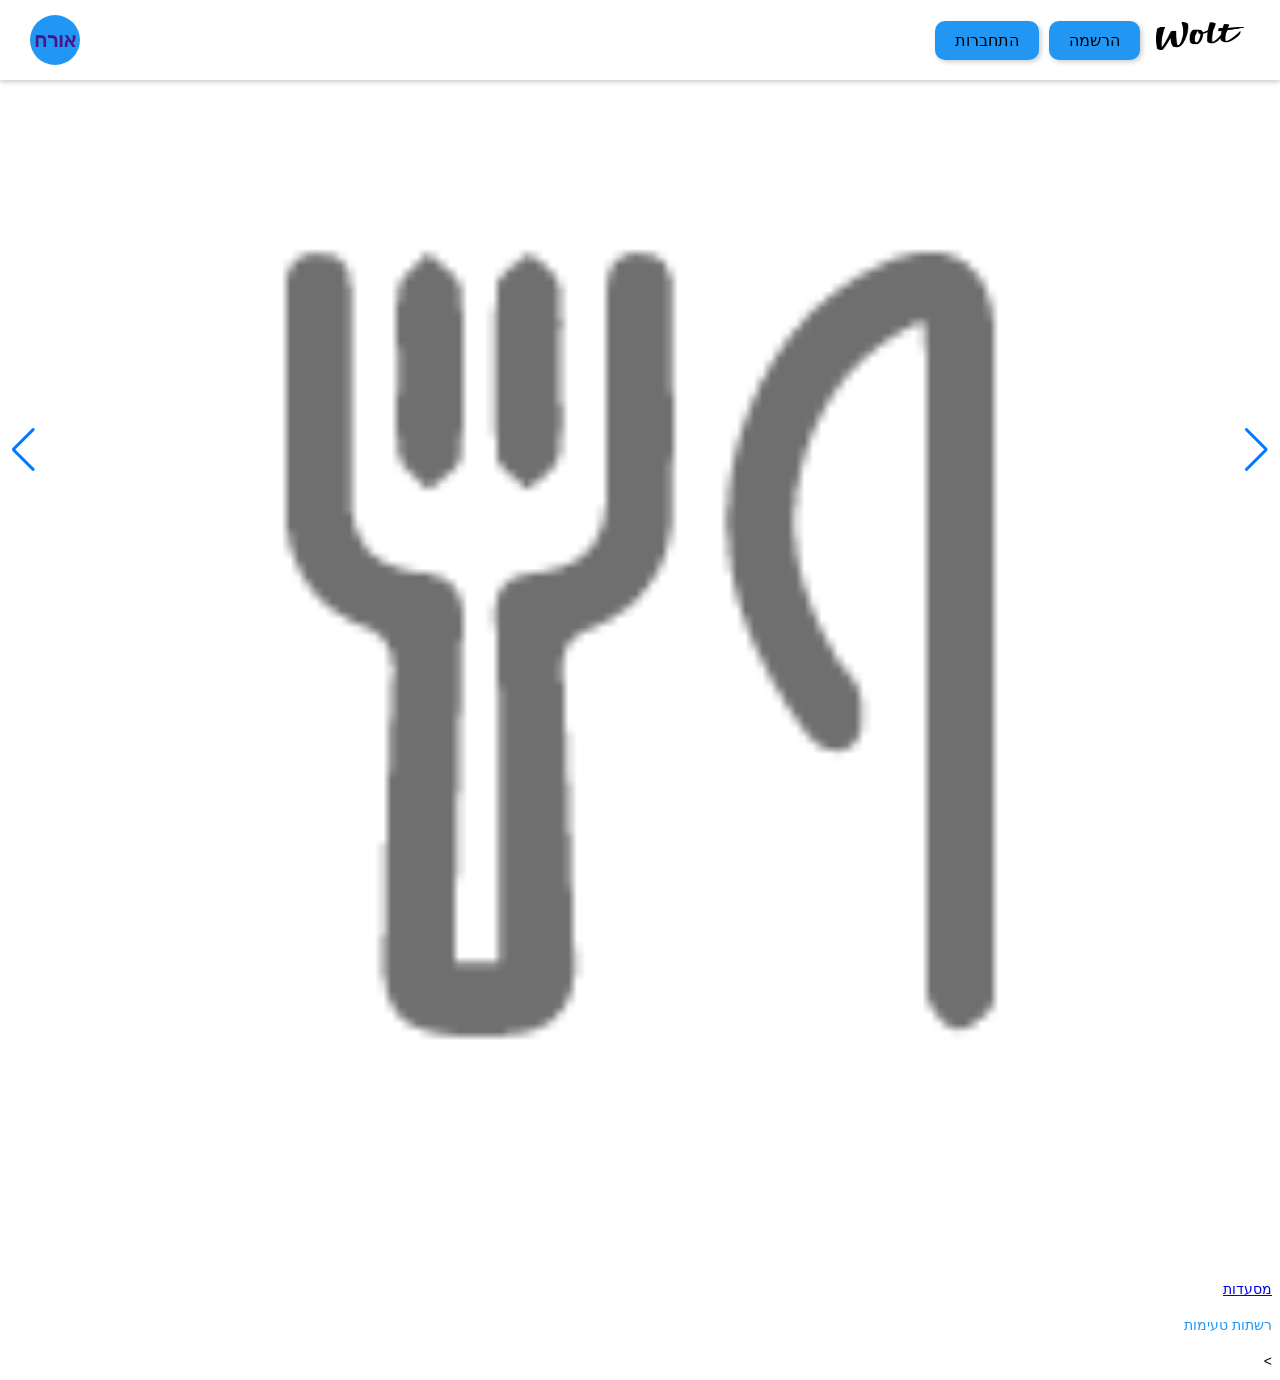
==== HTML/index.html @ b7ee07b4 "Upload project files, images, and audio" ====
<!DOCTYPE html>
 <!DOCTYPE html>
<html lang="en">
<head>
   <meta charset="UTF-8">
   <meta name="viewport" content="width=device-width, initial-scale=1.0">
   <title>wolt</title>
   <link rel="icon" type="image/png" href="../pics/הורדה-removebg-preview.png">
   <link rel="stylesheet" href="https://cdn.jsdelivr.net/npm/swiper/swiper-bundle.min.css"/>
   <link rel="stylesheet" href="../css/index.css">
   <link rel="stylesheet" href="../CSS/header.css">
   <link rel="icon" type="image/png" href="../תמונות/הורדה-removebg-preview.png">
</head>
   <body onload="welcomeTo()">
   <div class="header">
   <div class="nav-buttons">
       <a href="./index.html"><button  id="logo"><img src="../תמונות/image (28).png" ></button></a>
       <a href="./signUp.html"><button id="signUp">הרשמה</button></a>
       <a href="./signIn.html"><button id="signIn">התחברות</button></a>
   </div>
   <div id="salName">
     <h1 id="namee"></h1>
     <div class="shopping-cart"></div>
  </div>
   </div>
   
   <div class="center-container">
    <a href="../html/restaurants.html" class="restaurant-button">
      <img src="../תמונות/fork-icons-.png" alt="מסעדות">
      <span>מסעדות</span>
    </a>
  </div>

   <!-- <div class="slider-container" id="slider"></div> -->

 <p>רשתות טעימות</p>
 <div class="slide-container">
  <div class="slide-track"></div>
</div>

  <div class="swiper-container">
    <div class="swiper-wrapper">
      <div class="swiper-slide"></div>
      <div class="swiper-slide"></div>
      <div class="swiper-slide"></div>
      <div class="swiper-slide"></div>
      <div class="swiper-slide"></div>
      <div class="swiper-slide"></div>
      <div class="swiper-slide"></div>
      <div class="swiper-slide"></div>
      <div class="swiper-slide"></div>
      <div class="swiper-slide"></div>
      <div class="swiper-slide"></div>
    </div>
    <div class="swiper-button-next"></div>
    <div class="swiper-button-prev"></div>>
  </div>
<footer></footer>
 

  <script src="https://cdn.jsdelivr.net/npm/swiper/swiper-bundle.min.js"></script>
<script src="../js/index.js"></script>
   <script src="../JS/header.js"></script>
</body>
</html>
---- CSS/header.css ----
body {
    font-family: 'Segoe UI', Tahoma, Geneva, Verdana, sans-serif;
    direction: rtl;

  }
  
  /* כותרת עליונה */
  
  .header {
    position: fixed; /* גורם להישאר למעלה */
    top: 0;
    height: 80px;
    left: 0;
    width: 100%;
    z-index: 1000; /* מוודא שהיא מעל שאר האלמנטים */
    display: flex;
    justify-content: space-between;
    align-items: center;
    padding: 15px 30px;
    background-color: rgba(255, 255, 255, 0.2); /* שקוף לבן */
    backdrop-filter: blur(10px); /* אפקט טשטוש */
    box-shadow: 0 2px 5px rgba(0,0,0,0.2); /* צל קל */
  }
  .site-title {
  text-align: center;
}
  
  /* צד שמאל - כפתורים */
  .nav-buttons {
    display: flex;
    gap: 10px;
    
  }
  
  /* שם המשתמש - ימין */
  #namee {
    font-weight: bold;
    color: #4a148c;
    font-size: 20px;
  }
  
  /* כפתורים עיצוב */
  #signUp, #signIn {
  font-family: 'Varela Round', sans-serif;

  color: rgb(0, 0, 0);
  background-color: #2196f3; 
  border: none;
  border-radius: 10px;
  padding: 10px 20px;
  font-size: 16px;
  cursor: pointer;
  box-shadow: 2px 2px 5px #00000033;
  transition: transform 0.2s, background-color 0.3s;
}

#signUp:hover, #signIn:hover {
  transform: scale(1.05);
  background-color: #2586e8; 
}
  h1 {
    margin: 0;
    padding: 0;
    background-color: #2196f3;
    color: white;
    border-radius: 50%;
    height: 50px;
    width: 50px;
     display: flex;
  align-items: center;
  justify-content: center;

  }
  #tytle{
    height: 100px;
    margin-top: 50px;
  }
 

#tytle1 {
  height: 80px;
  margin-top: 60px;
  margin-bottom: -65px; /* מעלה את התמונה מעל מה שמתחתיה */
}

  #logo{
   height: 30px;
   width: 100px;
   border: none;
  background: none;
  border-color: white;
  }
  a img{
   height: 100%;
   width: 100%;
  }
  p{
   color: #2196f3
  }
  #salName{
    display: flex;
    align-items: center;
    justify-content: center;
    flex-direction: row-reverse;
  }
  #salName img{
 width: 50px;
 height: 50px;
 margin-left: 10px;

  }



  /* העגלה */

*, *:before, *:after {
  box-sizing: border-box;
} 

body {
  font: 14px/22px "Ubuntu", Arial, sans-serif;
  background: white;
} 

.lighter-text {
  color: #ABB0BE  ;
}

.main-color-text {
  color: #00c0cb  ;
}


.badge {
  background-color: red;
  border-radius: 10px;
  color: white;
  display: inline-block;
  font-size: 12px;
  line-height: 1;
  padding: 3px 7px;
  text-align: center;
  vertical-align: middle;
  white-space: nowrap;
}
.shopping-cart {
  background: white;
  width: 320px;
  position: absolute;
  top: 30px;
  left: -10px; /* שונה מ-right */
  border-radius: 3px;
  padding: 20px;
  overflow: hidden;
  box-shadow: 0 2px 5px 0 rgba(0,0,0,.26)!important;
  transition: all .2s ease;
  opacity: 0;
  transform-origin: left top 0; /* שונה מ-right */
  transform: scale(0);
  z-index: 9999;

}

.shopping-cart.active {
  opacity: 1;
  transform: scale(1);
}

.shopping-cart .cart-icon {
  color: #515783 ;
  font-size: 24px;
  margin-right: 7px;
  float: left;
}

.shopping-cart .shopping-cart-total {
  float: right;
}

.shopping-cart-items {
  padding-top: 20px;
}

.shopping-cart-items li {
  margin-bottom: 18px;
}

.shopping-cart-items img {
  float: left;
  margin-right: 12px;
  max-width: 70px;
  max-height: 70px;
}

.shopping-cart-items .item-name {
  display: block;
  font-size: 16px;

}

.shopping-cart-items .item-detail {
  display: block;
  font-size: 12px;
  text-overflow: ellipsis;
  white-space: nowrap;
  overflow: hidden;
  
}

.shopping-cart-items .item-price {
  color: #00c0cb  ;
  margin-right: 8px;
}

.shopping-cart-items .item-quantity {
  color: #ABB0BE  ;
    
}

.shopping-cart:after {
  bottom: 100%;
  left: 89%;
  border: solid transparent;
  content: " ";
  height: 0;
  width: 0;
  position: absolute;
  pointer-events: none;
  border-bottom-color: white;
  border-width: 8px;
  margin-left: -8px;
}
.clearfix:after {
  content: "";
  display: table;
  clear: both;
}
.footer {
  
   background-color: #00c0cb ;
  color: black;
  font-family: 'Rubik', sans-serif;
  font-size: 18px;
  padding: 12px 24px;
  border: none;
  border-radius: 12px;
  cursor: pointer;
  transition: background-color 0.3s ease;
  text-align: center;
  display: inline-block;
  box-shadow: 0 4px 6px rgba(0,0,0,0.2);
  margin-right: 40px;
}
.footer:hover {
  background-color: #0ba5ad ;;
}
.footer p{
  color: black;
}
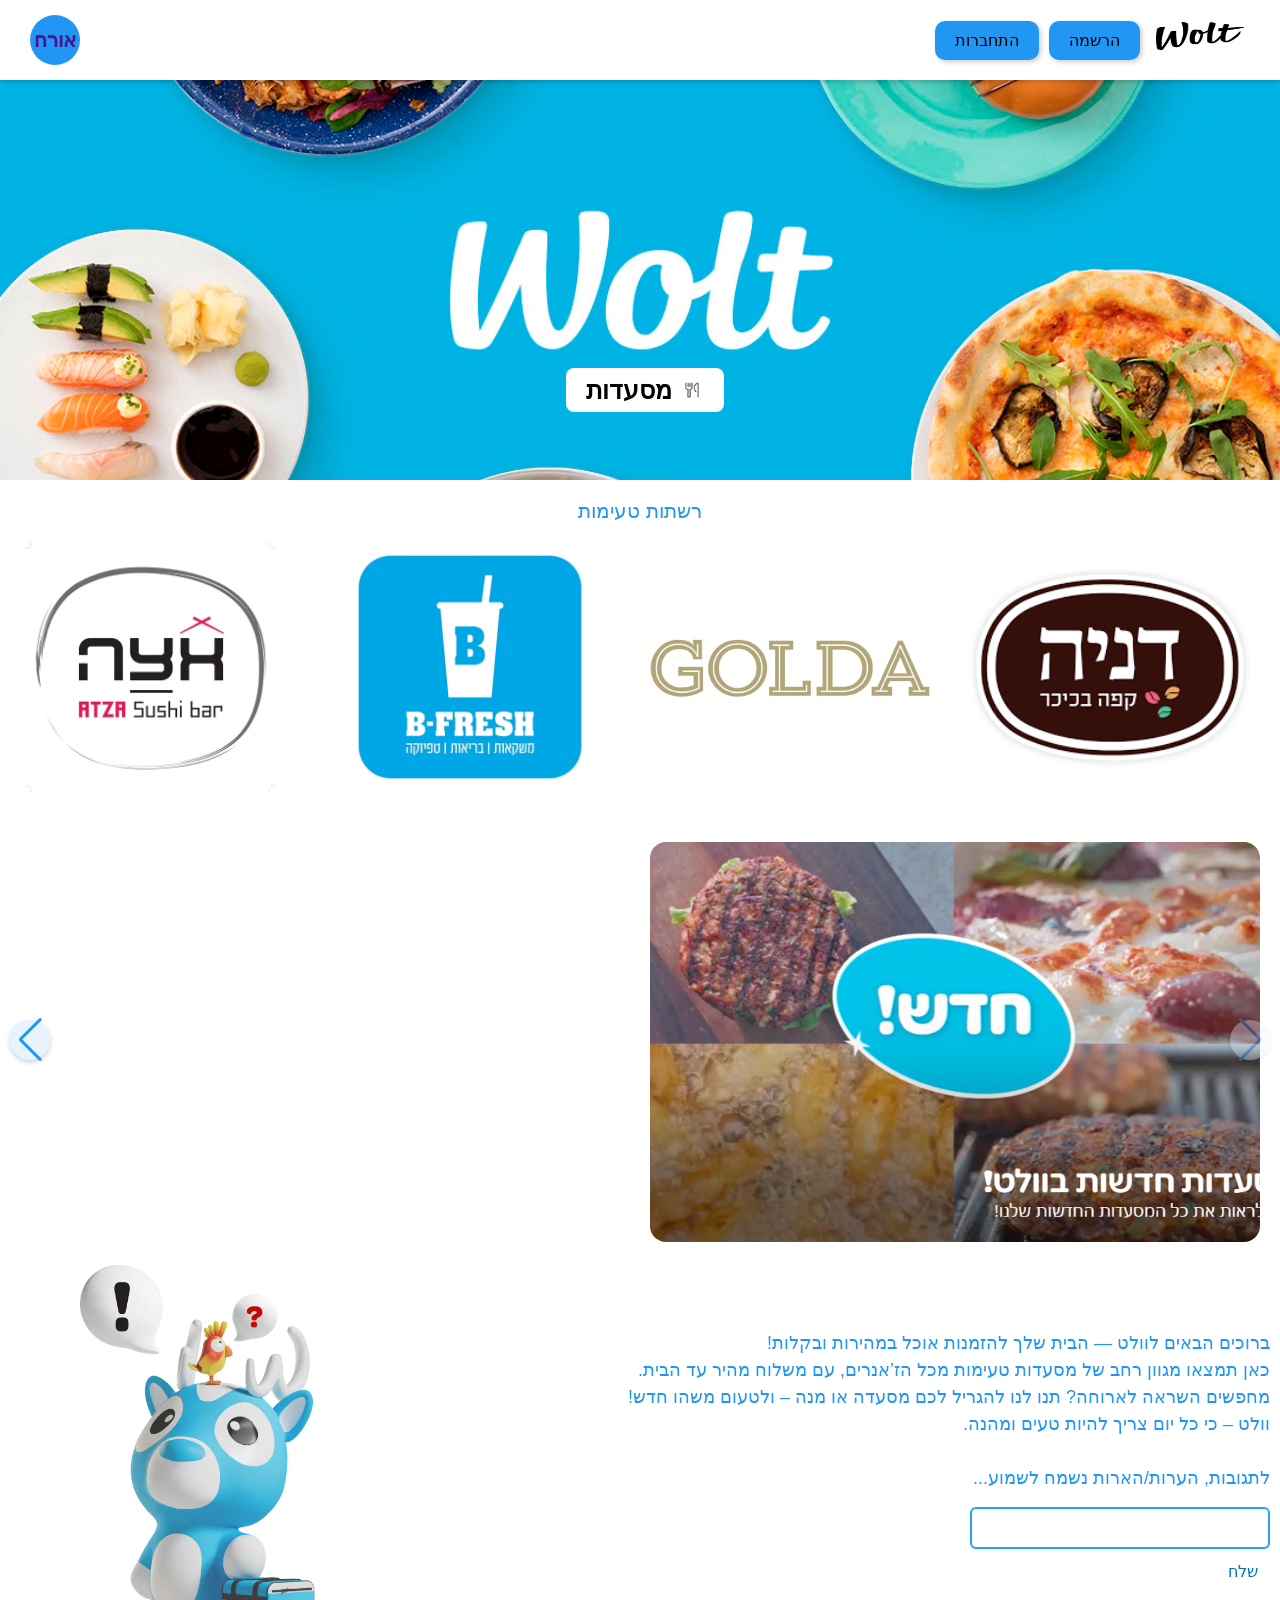
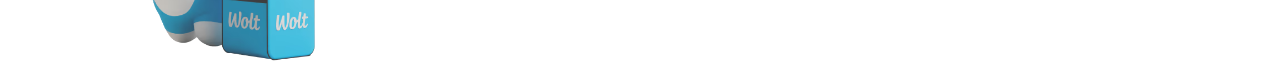
==== commit b7bf3fcc: "קומיט" ====
--- a/HTML/index.html
+++ b/HTML/index.html
@@ -1,42 +1,44 @@
- <!DOCTYPE html>
- <!DOCTYPE html>
+<!DOCTYPE html>
+<!DOCTYPE html>
 <html lang="en">
+
 <head>
-   <meta charset="UTF-8">
-   <meta name="viewport" content="width=device-width, initial-scale=1.0">
-   <title>wolt</title>
-   <link rel="icon" type="image/png" href="../pics/הורדה-removebg-preview.png">
-   <link rel="stylesheet" href="https://cdn.jsdelivr.net/npm/swiper/swiper-bundle.min.css"/>
-   <link rel="stylesheet" href="../css/index.css">
-   <link rel="stylesheet" href="../CSS/header.css">
-   <link rel="icon" type="image/png" href="../תמונות/הורדה-removebg-preview.png">
+  <meta charset="UTF-8">
+  <meta name="viewport" content="width=device-width, initial-scale=1.0">
+  <title>wolt</title>
+  <link rel="icon" type="image/png" href="../pics/הורדה-removebg-preview.png">
+  <link rel="stylesheet" href="https://cdn.jsdelivr.net/npm/swiper/swiper-bundle.min.css" />
+  <link rel="stylesheet" href="../CSS/index.css">
+  <link rel="stylesheet" href="../CSS/header.css">
+  <link rel="icon" type="image/png" href="../תמונות/הורדה-removebg-preview.png">
 </head>
-   <body onload="welcomeTo()">
-   <div class="header">
-   <div class="nav-buttons">
-       <a href="./index.html"><button  id="logo"><img src="../תמונות/image (28).png" ></button></a>
-       <a href="./signUp.html"><button id="signUp">הרשמה</button></a>
-       <a href="./signIn.html"><button id="signIn">התחברות</button></a>
-   </div>
-   <div id="salName">
-     <h1 id="namee"></h1>
-     <div class="shopping-cart"></div>
+
+<body onload="welcomeTo()">
+  <div class="header">
+    <div class="nav-buttons">
+      <a href="./index.html"><button id="logo"><img src="../תמונות/image (28).png"></button></a>
+      <a href="./signUp.html"><button id="signUp">הרשמה</button></a>
+      <a href="./signIn.html"><button id="signIn">התחברות</button></a>
+    </div>
+    <div id="salName">
+      <h1 id="namee"></h1>
+      <div class="shopping-cart"></div>
+    </div>
   </div>
-   </div>
-   
-   <div class="center-container">
+
+  <div class="center-container">
     <a href="../html/restaurants.html" class="restaurant-button">
       <img src="../תמונות/fork-icons-.png" alt="מסעדות">
       <span>מסעדות</span>
     </a>
   </div>
 
-   <!-- <div class="slider-container" id="slider"></div> -->
+  <!-- <div class="slider-container" id="slider"></div> -->
 
- <p>רשתות טעימות</p>
- <div class="slide-container">
-  <div class="slide-track"></div>
-</div>
+  <p>רשתות טעימות</p>
+  <div class="slide-container">
+    <div class="slide-track"></div>
+  </div>
 
   <div class="swiper-container">
     <div class="swiper-wrapper">
@@ -55,11 +57,12 @@
     <div class="swiper-button-next"></div>
     <div class="swiper-button-prev"></div>>
   </div>
-<footer></footer>
- 
+  <footer></footer>
+
 
   <script src="https://cdn.jsdelivr.net/npm/swiper/swiper-bundle.min.js"></script>
-<script src="../js/index.js"></script>
-   <script src="../JS/header.js"></script>
+  <script src="../JS/index.js"></script>
+  <script src="../JS/header.js"></script>
 </body>
+
 </html>
--- a/CSS/index.css
+++ b/CSS/index.css
@@ -0,0 +1,264 @@
+body {
+  font-family: Helvetica Neue, Helvetica, Arial, sans-serif;
+  font-size: 14px;
+  color:#000;
+  margin: 0;
+  padding: 0;
+  overflow-x: hidden;
+  padding-top: 80px;
+ }
+ .slider-container {
+  width: 100%;
+  max-width: 800px;
+  margin: 40px auto;
+  padding: 20px;
+  text-align: center;
+  direction: rtl;
+  min-height: 120px;
+  position: relative;
+}
+ .slide {
+  display: none;
+  text-align: center;
+  animation: fadein 0.8s;
+}
+
+.slide.active {
+  display: block;
+}
+.slide h2 {
+  margin: 0 0 10px;
+  font-size: 24px;
+  color: #1a73e8 ;
+}
+
+.slide p {
+  font-size: 16px;
+  color: #333;
+}
+
+.swiper-container {
+  width: 100vw;
+  height: 400px;
+  margin: 0 auto;
+  position: relative;
+  overflow: hidden;
+  margin: 0 auto;
+  padding: 0 20px; /* רווח בצדדים */
+  box-sizing: border-box;
+}
+.swiper-slide {
+  display: flex;
+  justify-content: center;
+  align-items: center;
+  font-size: 24px;
+background-position: center;
+background-size: cover;
+width: 100%;
+height: 400px;
+border-radius: 16px;
+}
+.swiper-button-prev,
+.swiper-button-next {
+  width: 40px;
+  height: 40px;
+  background-color: #e6f4ff  ; /* תכלת בהיר */
+  color: #2196f3  ; /* כחול */
+  border-radius: 50%; /* עיגול */
+  box-shadow: 0 2px 5px rgba(0, 0, 0, 0.2); /* צל */
+  display: flex;
+  align-items: center;
+  justify-content: center;
+  font-size: 20px;
+}
+
+/* כפתור מסעדות */
+.center-container {
+  height: 400px;
+  width: 100%;
+  background-image: url(../תמונות/Wolt7.jpg);
+  background-repeat: no-repeat;
+  background-position: center center;
+  background-size: auto; /* או background-size: contain; אם את רוצה שהכול ייכנס */
+  background-color: white; /* אם את רוצה צבע רקע בצדדים */
+  display: flex;
+  justify-content: center;
+  align-items: center;
+  background-size: cover;
+}
+
+.center-container span{
+font-size: 25px;
+
+}
+
+.center-container a{
+margin-top: 220px;
+margin-right: -10px;
+
+}
+
+.restaurant-button {
+display: inline-flex;
+align-items: center;
+gap: 8px;
+padding: 10px 20px;
+background-color: transparent;
+border-radius: 8px;
+text-decoration: none;
+color: black;
+font-weight: bold;
+transition: background-color 0.3s, color 0.3s;
+cursor: pointer;
+background-color: white;
+}
+.restaurant-button img{
+width:24px;
+ height:24px;
+}
+.restaurant-button:hover {
+
+color: rgb(15, 173, 231);
+}
+
+/* תמונות זזות */
+
+.slide-container {
+width: 100%;
+overflow: hidden;
+direction: ltr; /* כדי שהתנועה תתחיל מימין לשמאל */
+margin-bottom: 50px;
+}
+
+.slide-track {
+display: flex;
+animation: scrollX 20s linear infinite alternate; /* הלוך חזור */
+gap: 20px;
+width: max-content;
+}
+ .slideMove {
+width: 300px;
+height: 250px;
+display: grid;
+place-items: center;
+transition: 0.5s;
+cursor: pointer;
+background-size: cover;
+background-repeat: no-repeat;
+background-position: center;
+background-size: contain; 
+
+}
+
+    .slideMove:hover {
+      transform: scale(1.1);
+    }
+    @keyframes scrollX {
+      0% {
+        transform: translateX(0);
+      }
+      100% {
+        transform: translateX(-50%); 
+      }
+    }
+    p{
+      font-size: 20px;
+      text-align: center;
+    }
+
+    /* הפוטר בסוף העמוד */
+    footer {
+      margin-top: 20px;
+      width: 100%;
+      height: 400px;
+      display: flex;
+      justify-content: space-between;
+      align-items: stretch;
+      direction: rtl; /* כיוון עברי */
+      padding: 0;
+      box-sizing: border-box;
+      align-items: center; /* מרכז בגובה */
+    }
+    
+    footer img {
+      width: 400px;
+      height: 100%;
+      object-fit: cover;
+      order: 2; /* תמונה בצד שמאל */
+    }
+    footer #textFooter {
+  display: flex;
+  flex-direction: column;
+  justify-content: center;
+  align-items: flex-end;
+  width: 100%;
+  max-width: 700px;
+  margin-right:10px ;
+  padding: 0;
+}
+
+footer p {
+  margin: 0;
+  padding: 0 0 15px 0;
+  font-size: 18px;
+  line-height: 1.5;
+  white-space: pre-line;
+  text-align: right;
+  width: 100%;
+}
+
+
+footer input:focus:not(#submit) {
+  box-shadow: 0 0 8px 2px rgba(0, 153, 204, 0.7); /* צל תכלת */
+  border-color: #0077aa; /* אפשר להכהות גם את המסגרת */
+  outline: none; /* מסיר את קו ההדגשה הדיפולטי */
+  transition: background-color 0.3s, box-shadow 0.3s; /* אנימציה חלקה */
+}
+
+
+
+footer input {
+  margin: 0;
+  padding: 10px 12px;
+  font-size: 16px;
+  border: 2px solid #27a2e4;
+  border-radius: 6px;
+  text-align: right;
+  width: 300px;
+  box-sizing: border-box;
+  align-self: stretch; 
+  margin-bottom: 5px;
+}
+
+
+footer #submit {
+  border: none;     
+  width: 50px;      
+  background-color: transparent;  /* בלי רקע */
+  color: #0077aa;        
+  cursor: pointer;
+  padding: 8px 12px;
+  font-size: 16px;
+  text-align: right;
+  align-self: stretch;    
+}
+footer #submit:hover{
+  background-color: #74c1ea;
+}
+
+
+#popFooter {
+  position: fixed;
+  top: 50%;
+  left: 50%;
+  transform: translate(-50%, -50%);
+  background-color: #1dc1ca;
+  color: white;
+  font-size: 24px;
+  font-weight: bold;
+  padding: 20px 40px;
+  border-radius: 20px;
+  box-shadow: 0 10px 30px rgba(0,0,0,0.2);
+  z-index: 10000;
+  animation: fadeInOut 2.5s ease-in-out;
+}
